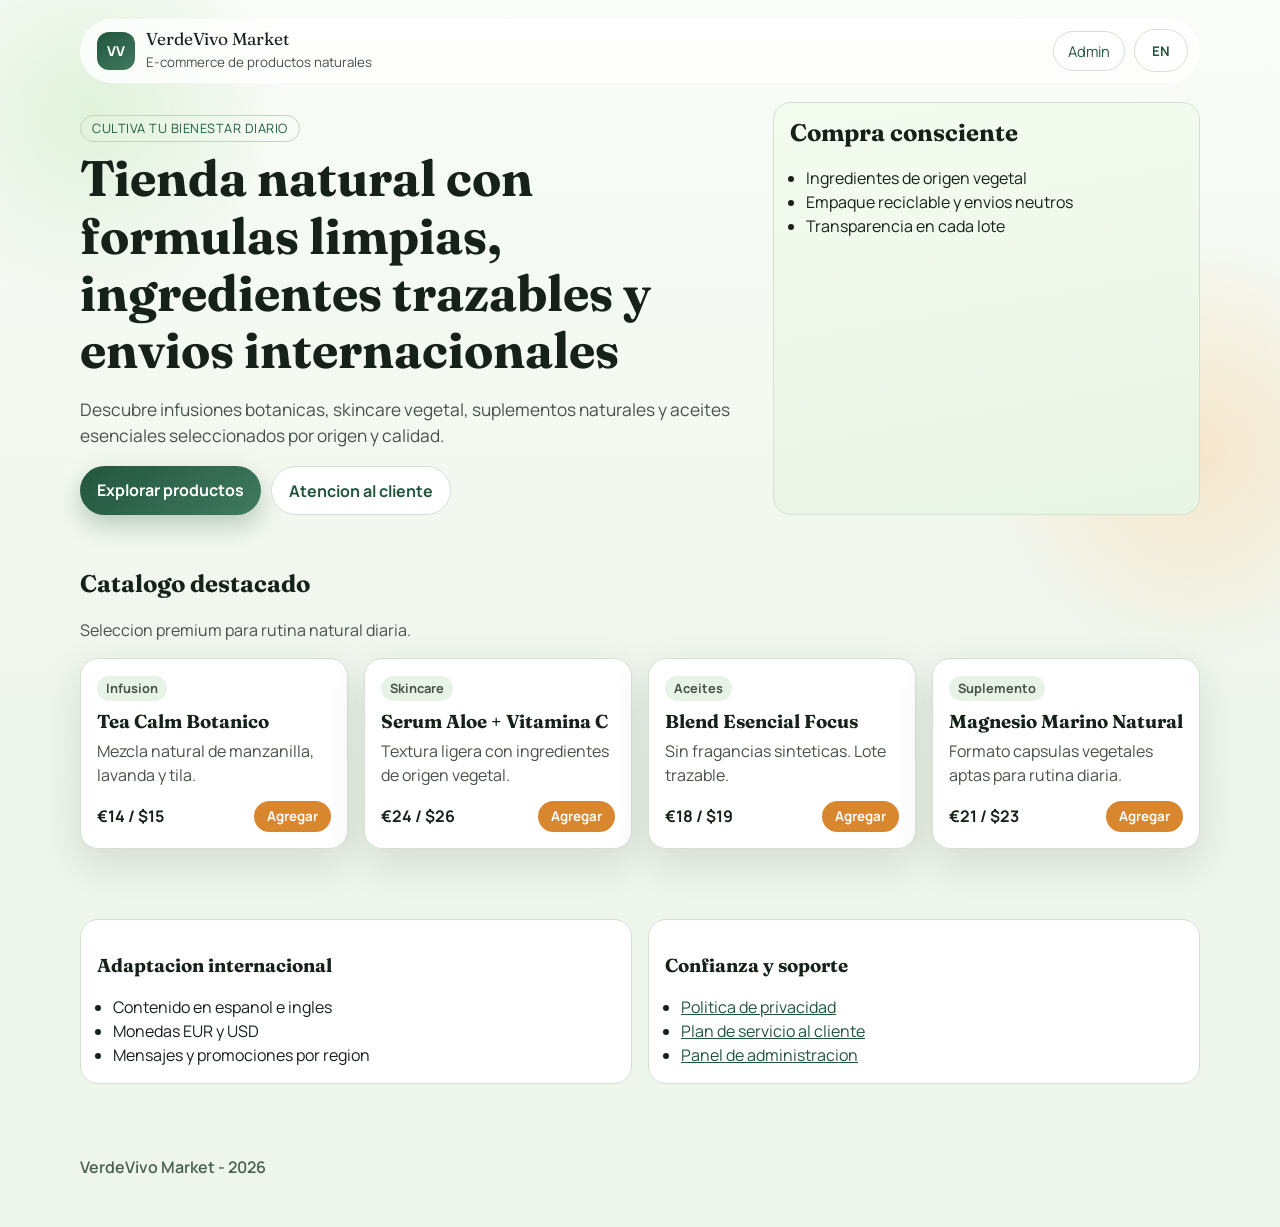
==== index.html @ bbbab945 "feat: redesign natural ecommerce site for delivery" ====
﻿<!doctype html>
<html lang="es">
<head>
  <meta charset="UTF-8" />
  <meta name="viewport" content="width=device-width, initial-scale=1.0" />
  <title>VerdeVivo Market | E-commerce Natural</title>
  <link rel="preconnect" href="https://fonts.googleapis.com">
  <link rel="preconnect" href="https://fonts.gstatic.com" crossorigin>
  <link href="https://fonts.googleapis.com/css2?family=Fraunces:opsz,wght@9..144,500;9..144,700&family=Manrope:wght@400;500;700;800&display=swap" rel="stylesheet">
  <link rel="stylesheet" href="styles.css" />
</head>
<body>
  <div class="bg-orb orb-1"></div>
  <div class="bg-orb orb-2"></div>

  <header class="hero container reveal">
    <nav class="topbar">
      <div class="brand-wrap">
        <span class="brand-mark">VV</span>
        <div>
          <p class="brand" data-es="VerdeVivo Market" data-en="VerdeVivo Market">VerdeVivo Market</p>
          <small data-es="E-commerce de productos naturales" data-en="Natural products e-commerce">E-commerce de productos naturales</small>
        </div>
      </div>
      <div class="top-actions">
        <a class="pill-link" href="admin.html">Admin</a>
        <button id="langToggle" class="btn ghost" aria-label="Cambiar idioma">EN</button>
      </div>
    </nav>

    <section class="hero-grid">
      <div>
        <p class="kicker" data-es="Cultiva tu bienestar diario" data-en="Cultivate your daily well-being">Cultiva tu bienestar diario</p>
        <h1 data-es="Tienda natural con formulas limpias, ingredientes trazables y envios internacionales" data-en="Natural store with clean formulas, traceable ingredients and international shipping">Tienda natural con formulas limpias, ingredientes trazables y envios internacionales</h1>
        <p class="lead" data-es="Descubre infusiones botanicas, skincare vegetal, suplementos naturales y aceites esenciales seleccionados por origen y calidad." data-en="Discover botanical infusions, plant-based skincare, natural supplements and essential oils selected by origin and quality.">Descubre infusiones botanicas, skincare vegetal, suplementos naturales y aceites esenciales seleccionados por origen y calidad.</p>
        <div class="hero-actions">
          <a class="btn" href="#catalogo" data-es="Explorar productos" data-en="Explore products">Explorar productos</a>
          <a class="btn ghost" href="customer-service.html" data-es="Atencion al cliente" data-en="Customer care">Atencion al cliente</a>
        </div>
      </div>

      <aside class="hero-panel reveal">
        <h2 data-es="Compra consciente" data-en="Mindful shopping">Compra consciente</h2>
        <ul>
          <li data-es="Ingredientes de origen vegetal" data-en="Plant-origin ingredients">Ingredientes de origen vegetal</li>
          <li data-es="Empaque reciclable y envios neutros" data-en="Recyclable packaging and neutral shipping">Empaque reciclable y envios neutros</li>
          <li data-es="Transparencia en cada lote" data-en="Transparency in every batch">Transparencia en cada lote</li>
        </ul>
      </aside>
    </section>
  </header>

  <main>
    <section id="catalogo" class="container section reveal">
      <div class="section-head">
        <h2 data-es="Catalogo destacado" data-en="Featured catalog">Catalogo destacado</h2>
        <p data-es="Seleccion premium para rutina natural diaria." data-en="Premium selection for a daily natural routine.">Seleccion premium para rutina natural diaria.</p>
      </div>

      <div class="product-grid">
        <article class="product-card reveal">
          <p class="tag" data-es="Infusion" data-en="Infusion">Infusion</p>
          <h3 data-es="Tea Calm Botanico" data-en="Tea Calm Botanical">Tea Calm Botanico</h3>
          <p data-es="Mezcla natural de manzanilla, lavanda y tila." data-en="Natural blend of chamomile, lavender and linden.">Mezcla natural de manzanilla, lavanda y tila.</p>
          <div class="product-foot">
            <strong>€14 / $15</strong>
            <button class="mini-btn" data-es="Agregar" data-en="Add">Agregar</button>
          </div>
        </article>

        <article class="product-card reveal">
          <p class="tag" data-es="Skincare" data-en="Skincare">Skincare</p>
          <h3 data-es="Serum Aloe + Vitamina C" data-en="Aloe + Vitamin C Serum">Serum Aloe + Vitamina C</h3>
          <p data-es="Textura ligera con ingredientes de origen vegetal." data-en="Light texture with plant-origin ingredients.">Textura ligera con ingredientes de origen vegetal.</p>
          <div class="product-foot">
            <strong>€24 / $26</strong>
            <button class="mini-btn" data-es="Agregar" data-en="Add">Agregar</button>
          </div>
        </article>

        <article class="product-card reveal">
          <p class="tag" data-es="Aceites" data-en="Oils">Aceites</p>
          <h3 data-es="Blend Esencial Focus" data-en="Essential Focus Blend">Blend Esencial Focus</h3>
          <p data-es="Sin fragancias sinteticas. Lote trazable." data-en="No synthetic fragrances. Traceable batch.">Sin fragancias sinteticas. Lote trazable.</p>
          <div class="product-foot">
            <strong>€18 / $19</strong>
            <button class="mini-btn" data-es="Agregar" data-en="Add">Agregar</button>
          </div>
        </article>

        <article class="product-card reveal">
          <p class="tag" data-es="Suplemento" data-en="Supplement">Suplemento</p>
          <h3 data-es="Magnesio Marino Natural" data-en="Natural Marine Magnesium">Magnesio Marino Natural</h3>
          <p data-es="Formato capsulas vegetales aptas para rutina diaria." data-en="Plant-capsule format suitable for daily routine.">Formato capsulas vegetales aptas para rutina diaria.</p>
          <div class="product-foot">
            <strong>€21 / $23</strong>
            <button class="mini-btn" data-es="Agregar" data-en="Add">Agregar</button>
          </div>
        </article>
      </div>
    </section>

    <section class="container section info-grid reveal">
      <article class="info-card">
        <h3 data-es="Adaptacion internacional" data-en="International adaptation">Adaptacion internacional</h3>
        <ul>
          <li data-es="Contenido en espanol e ingles" data-en="Spanish and English content">Contenido en espanol e ingles</li>
          <li data-es="Monedas EUR y USD" data-en="EUR and USD currencies">Monedas EUR y USD</li>
          <li data-es="Mensajes y promociones por region" data-en="Regional messaging and offers">Mensajes y promociones por region</li>
        </ul>
      </article>

      <article class="info-card">
        <h3 data-es="Confianza y soporte" data-en="Trust and support">Confianza y soporte</h3>
        <ul>
          <li><a href="privacy.html" data-es="Politica de privacidad" data-en="Privacy policy">Politica de privacidad</a></li>
          <li><a href="customer-service.html" data-es="Plan de servicio al cliente" data-en="Customer service plan">Plan de servicio al cliente</a></li>
          <li><a href="admin.html" data-es="Panel de administracion" data-en="Admin dashboard">Panel de administracion</a></li>
        </ul>
      </article>
    </section>
  </main>

  <footer class="container footer">
    <p>VerdeVivo Market - 2026</p>
  </footer>

  <script src="script.js"></script>
</body>
</html>
---- styles.css ----
﻿:root {
  --bg: #eef5eb;
  --bg-soft: #f8fbf7;
  --ink: #16211a;
  --ink-soft: #465247;
  --line: #d3dfd0;
  --primary: #23553e;
  --primary-2: #3f7a5f;
  --accent: #d8872f;
  --paper: #ffffff;
  --radius: 18px;
  --shadow: 0 14px 40px rgba(27, 49, 35, 0.12);
}

* {
  box-sizing: border-box;
}

html,
body {
  margin: 0;
  padding: 0;
}

body {
  font-family: "Manrope", "Segoe UI", sans-serif;
  color: var(--ink);
  background: linear-gradient(180deg, #f9fcf8 0%, var(--bg) 65%);
  line-height: 1.5;
  overflow-x: hidden;
}

h1,
h2,
h3,
.brand {
  font-family: "Fraunces", Georgia, serif;
  line-height: 1.15;
}

a {
  color: var(--primary);
}

.container {
  width: min(1120px, 92vw);
  margin: 0 auto;
}

.bg-orb {
  position: fixed;
  z-index: -1;
  border-radius: 999px;
  filter: blur(4px);
  opacity: 0.7;
}

.orb-1 {
  width: 380px;
  height: 380px;
  background: radial-gradient(circle, #d6eecf, transparent 70%);
  top: -80px;
  left: -100px;
}

.orb-2 {
  width: 420px;
  height: 420px;
  background: radial-gradient(circle, #f7ddb9, transparent 70%);
  right: -120px;
  top: 240px;
}

.hero {
  padding-top: 1.2rem;
}

.topbar {
  display: flex;
  justify-content: space-between;
  align-items: center;
  gap: 1rem;
  background: rgba(255, 255, 255, 0.78);
  border: 1px solid rgba(255, 255, 255, 0.6);
  backdrop-filter: blur(8px);
  border-radius: 999px;
  padding: 0.55rem 0.7rem 0.55rem 1rem;
  position: sticky;
  top: 0.8rem;
  z-index: 10;
}

.brand-wrap {
  display: flex;
  align-items: center;
  gap: 0.7rem;
}

.brand-mark {
  display: grid;
  place-items: center;
  width: 38px;
  height: 38px;
  border-radius: 12px;
  background: linear-gradient(145deg, var(--primary), var(--primary-2));
  color: #fff;
  font-weight: 800;
  font-size: 0.85rem;
}

.brand {
  margin: 0;
  font-size: 1.08rem;
}

.brand-wrap small {
  color: var(--ink-soft);
}

.top-actions {
  display: flex;
  gap: 0.55rem;
  align-items: center;
}

.pill-link {
  text-decoration: none;
  padding: 0.48rem 0.9rem;
  border-radius: 999px;
  border: 1px solid var(--line);
  background: #fff;
  font-size: 0.92rem;
}

.hero-grid {
  margin-top: 1.2rem;
  display: grid;
  grid-template-columns: 1.35fr 0.85fr;
  gap: 1rem;
  align-items: stretch;
}

.kicker {
  display: inline-flex;
  margin-bottom: 0.5rem;
  border: 1px solid #bfd6bb;
  color: #1f5f41;
  border-radius: 999px;
  padding: 0.2rem 0.7rem;
  font-size: 0.8rem;
  letter-spacing: 0.5px;
  text-transform: uppercase;
}

h1 {
  margin: 0;
  font-size: clamp(2rem, 3.9vw, 3.35rem);
}

.lead {
  font-size: 1.08rem;
  color: var(--ink-soft);
  max-width: 68ch;
}

.hero-actions {
  display: flex;
  gap: 0.65rem;
  flex-wrap: wrap;
  margin-top: 1rem;
}

.btn,
.mini-btn {
  border: 0;
  border-radius: 999px;
  font-family: inherit;
  cursor: pointer;
  text-decoration: none;
  transition: transform 0.2s ease, box-shadow 0.2s ease, background 0.2s ease;
}

.btn {
  display: inline-block;
  padding: 0.72rem 1.05rem;
  font-weight: 700;
  background: linear-gradient(140deg, var(--primary), var(--primary-2));
  color: #fff;
  box-shadow: 0 10px 24px rgba(32, 87, 61, 0.28);
}

.btn:hover,
.mini-btn:hover {
  transform: translateY(-1px);
}

.btn.ghost {
  background: #fff;
  color: var(--primary);
  border: 1px solid var(--line);
  box-shadow: none;
}

.hero-panel {
  background: linear-gradient(170deg, #f4fcf0, #e8f4e4);
  border: 1px solid #cfe2cc;
  border-radius: var(--radius);
  padding: 1rem;
}

.hero-panel h2 {
  margin-top: 0;
}

.hero-panel ul {
  margin: 0;
  padding-left: 1rem;
}

.section {
  padding: 2.2rem 0;
}

.section-head p {
  margin-top: 0.3rem;
  color: var(--ink-soft);
}

.product-grid {
  display: grid;
  gap: 1rem;
  grid-template-columns: repeat(auto-fit, minmax(215px, 1fr));
}

.product-card {
  background: var(--paper);
  border: 1px solid var(--line);
  border-radius: var(--radius);
  padding: 1rem;
  box-shadow: var(--shadow);
}

.tag {
  display: inline-flex;
  padding: 0.2rem 0.55rem;
  border-radius: 999px;
  font-size: 0.8rem;
  font-weight: 700;
  background: #e7f3e6;
  color: #215e42;
}

.product-card h3 {
  margin: 0.6rem 0 0.4rem;
}

.product-card p {
  margin: 0;
  color: var(--ink-soft);
}

.product-foot {
  margin-top: 0.9rem;
  display: flex;
  justify-content: space-between;
  align-items: center;
}

.mini-btn {
  padding: 0.4rem 0.8rem;
  background: var(--accent);
  color: #fff;
  font-weight: 700;
}

.info-grid {
  display: grid;
  gap: 1rem;
  grid-template-columns: repeat(auto-fit, minmax(280px, 1fr));
}

.info-card {
  background: #fff;
  border: 1px solid var(--line);
  border-radius: var(--radius);
  padding: 1rem;
}

.info-card ul {
  margin: 0;
  padding-left: 1rem;
}

.footer {
  padding: 1.2rem 0 2rem;
  color: #47604f;
  font-weight: 600;
}

.page-card {
  background: rgba(255, 255, 255, 0.85);
  border: 1px solid var(--line);
  border-radius: var(--radius);
  box-shadow: var(--shadow);
  padding: 1.2rem;
  margin-top: 1.2rem;
}

.panel {
  width: min(980px, 92vw);
  margin: 1.2rem auto 2.2rem;
}

.table {
  width: 100%;
  border-collapse: collapse;
  background: #fff;
  border-radius: 14px;
  overflow: hidden;
}

.table th,
.table td {
  border: 1px solid #dce8da;
  text-align: left;
  padding: 0.65rem;
}

.notice {
  background: #fff7ec;
  border-left: 4px solid var(--accent);
  border-radius: 8px;
  padding: 0.8rem;
  margin-top: 0.95rem;
}

.reveal {
  opacity: 0;
  transform: translateY(10px);
  transition: opacity 0.5s ease, transform 0.5s ease;
}

.reveal.in-view {
  opacity: 1;
  transform: translateY(0);
}

@media (max-width: 860px) {
  .hero-grid {
    grid-template-columns: 1fr;
  }

  .topbar {
    border-radius: 16px;
    align-items: flex-start;
    flex-direction: column;
  }

  .top-actions {
    width: 100%;
    justify-content: flex-end;
  }
}
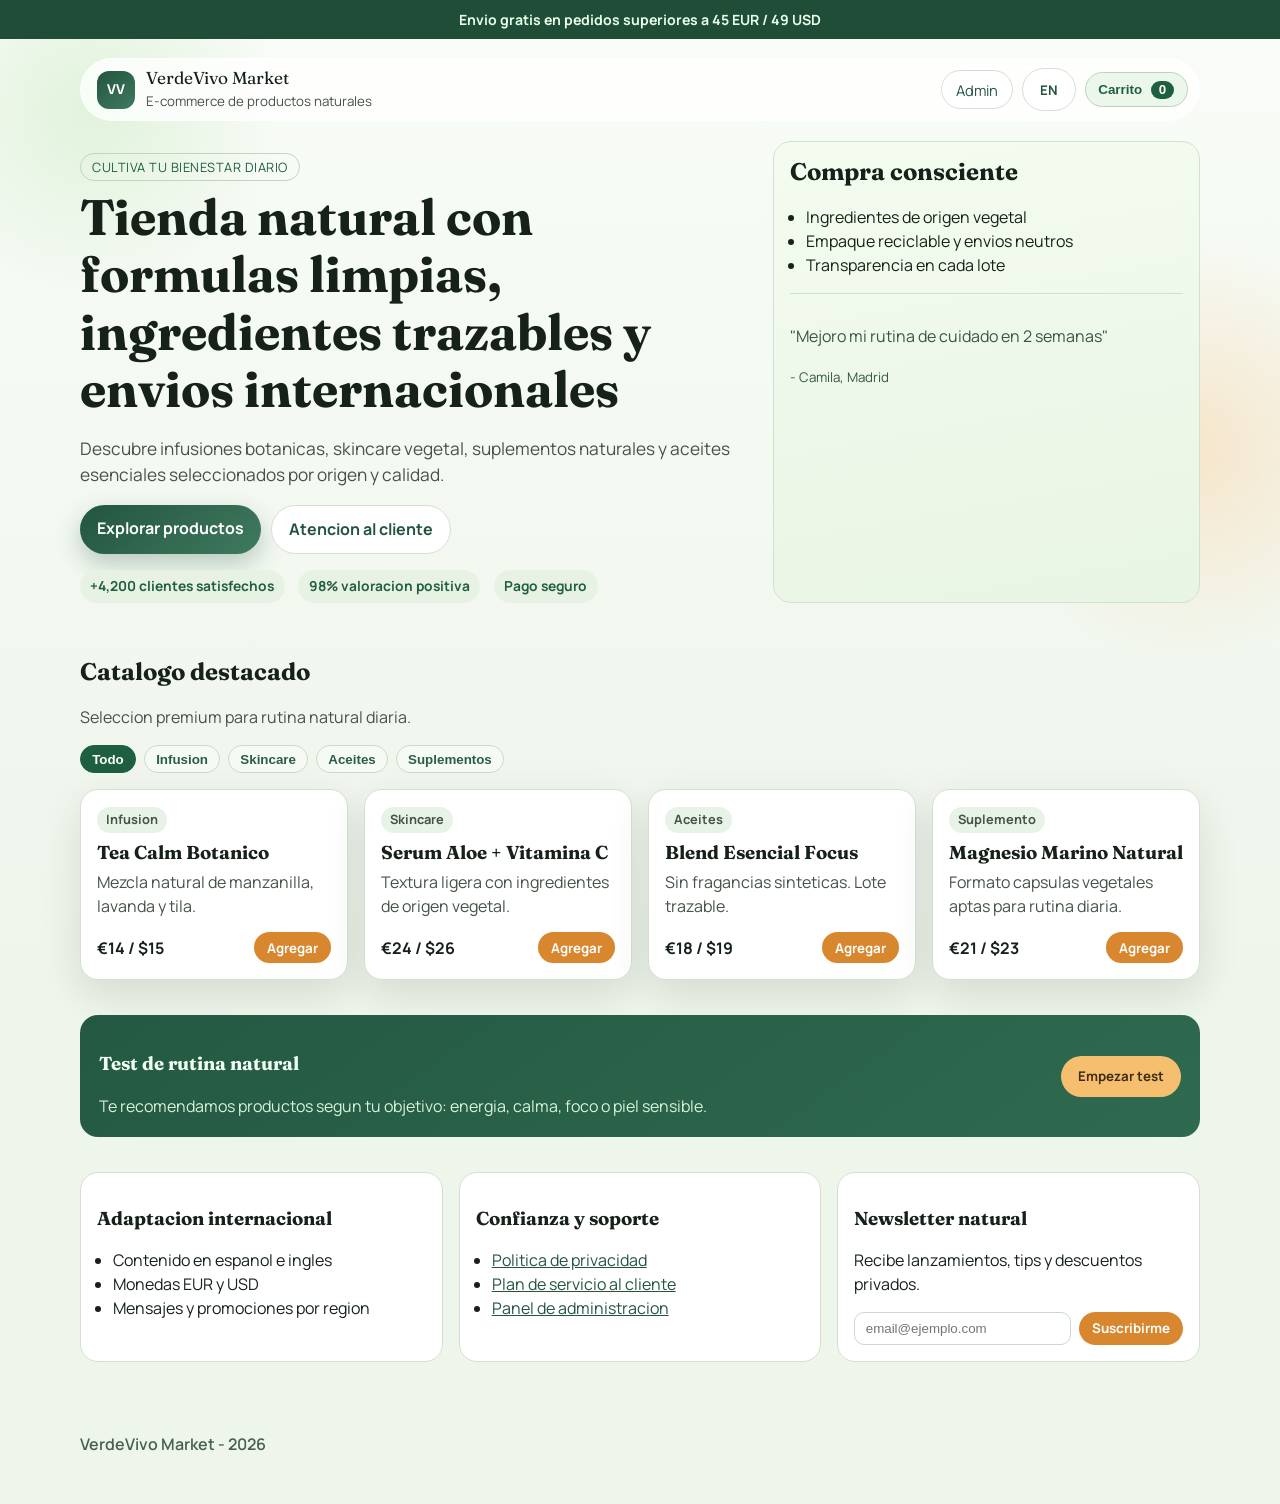
==== commit 6d9045a0: "feat: enhance ecommerce UI with filters, cart drawer and conversion sections" ====
--- a/index.html
+++ b/index.html
@@ -13,6 +13,8 @@
   <div class="bg-orb orb-1"></div>
   <div class="bg-orb orb-2"></div>
 
+  <p class="promo-bar" data-es="Envio gratis en pedidos superiores a 45 EUR / 49 USD" data-en="Free shipping on orders over 45 EUR / 49 USD">Envio gratis en pedidos superiores a 45 EUR / 49 USD</p>
+
   <header class="hero container reveal">
     <nav class="topbar">
       <div class="brand-wrap">
@@ -25,6 +27,10 @@
       <div class="top-actions">
         <a class="pill-link" href="admin.html">Admin</a>
         <button id="langToggle" class="btn ghost" aria-label="Cambiar idioma">EN</button>
+        <button id="cartBtn" class="cart-btn" aria-label="Abrir carrito">
+          <span data-es="Carrito" data-en="Cart">Carrito</span>
+          <strong id="cartCount">0</strong>
+        </button>
       </div>
     </nav>
 
@@ -37,6 +43,11 @@
           <a class="btn" href="#catalogo" data-es="Explorar productos" data-en="Explore products">Explorar productos</a>
           <a class="btn ghost" href="customer-service.html" data-es="Atencion al cliente" data-en="Customer care">Atencion al cliente</a>
         </div>
+        <div class="proof-strip">
+          <span data-es="+4,200 clientes satisfechos" data-en="+4,200 happy customers">+4,200 clientes satisfechos</span>
+          <span data-es="98% valoracion positiva" data-en="98% positive rating">98% valoracion positiva</span>
+          <span data-es="Pago seguro" data-en="Secure checkout">Pago seguro</span>
+        </div>
       </div>
 
       <aside class="hero-panel reveal">
@@ -46,6 +57,10 @@
           <li data-es="Empaque reciclable y envios neutros" data-en="Recyclable packaging and neutral shipping">Empaque reciclable y envios neutros</li>
           <li data-es="Transparencia en cada lote" data-en="Transparency in every batch">Transparencia en cada lote</li>
         </ul>
+        <div class="mini-reviews">
+          <p>"<span data-es="Mejoro mi rutina de cuidado en 2 semanas" data-en="Improved my skincare routine in 2 weeks">Mejoro mi rutina de cuidado en 2 semanas</span>"</p>
+          <small>- Camila, Madrid</small>
+        </div>
       </aside>
     </section>
   </header>
@@ -57,47 +72,63 @@
         <p data-es="Seleccion premium para rutina natural diaria." data-en="Premium selection for a daily natural routine.">Seleccion premium para rutina natural diaria.</p>
       </div>
 
-      <div class="product-grid">
-        <article class="product-card reveal">
-          <p class="tag" data-es="Infusion" data-en="Infusion">Infusion</p>
+      <div class="filters" id="filters">
+        <button class="filter-chip active" data-filter="all" data-es="Todo" data-en="All">Todo</button>
+        <button class="filter-chip" data-filter="infusion">Infusion</button>
+        <button class="filter-chip" data-filter="skincare">Skincare</button>
+        <button class="filter-chip" data-filter="oils">Aceites</button>
+        <button class="filter-chip" data-filter="supplement">Suplementos</button>
+      </div>
+
+      <div class="product-grid" id="productGrid">
+        <article class="product-card reveal" data-category="infusion">
+          <p class="tag">Infusion</p>
           <h3 data-es="Tea Calm Botanico" data-en="Tea Calm Botanical">Tea Calm Botanico</h3>
           <p data-es="Mezcla natural de manzanilla, lavanda y tila." data-en="Natural blend of chamomile, lavender and linden.">Mezcla natural de manzanilla, lavanda y tila.</p>
           <div class="product-foot">
             <strong>€14 / $15</strong>
-            <button class="mini-btn" data-es="Agregar" data-en="Add">Agregar</button>
+            <button class="mini-btn add-cart" data-name="Tea Calm Botanico">Agregar</button>
           </div>
         </article>
 
-        <article class="product-card reveal">
-          <p class="tag" data-es="Skincare" data-en="Skincare">Skincare</p>
+        <article class="product-card reveal" data-category="skincare">
+          <p class="tag">Skincare</p>
           <h3 data-es="Serum Aloe + Vitamina C" data-en="Aloe + Vitamin C Serum">Serum Aloe + Vitamina C</h3>
           <p data-es="Textura ligera con ingredientes de origen vegetal." data-en="Light texture with plant-origin ingredients.">Textura ligera con ingredientes de origen vegetal.</p>
           <div class="product-foot">
             <strong>€24 / $26</strong>
-            <button class="mini-btn" data-es="Agregar" data-en="Add">Agregar</button>
+            <button class="mini-btn add-cart" data-name="Serum Aloe + Vitamina C">Agregar</button>
           </div>
         </article>
 
-        <article class="product-card reveal">
-          <p class="tag" data-es="Aceites" data-en="Oils">Aceites</p>
+        <article class="product-card reveal" data-category="oils">
+          <p class="tag">Aceites</p>
           <h3 data-es="Blend Esencial Focus" data-en="Essential Focus Blend">Blend Esencial Focus</h3>
           <p data-es="Sin fragancias sinteticas. Lote trazable." data-en="No synthetic fragrances. Traceable batch.">Sin fragancias sinteticas. Lote trazable.</p>
           <div class="product-foot">
             <strong>€18 / $19</strong>
-            <button class="mini-btn" data-es="Agregar" data-en="Add">Agregar</button>
+            <button class="mini-btn add-cart" data-name="Blend Esencial Focus">Agregar</button>
           </div>
         </article>
 
-        <article class="product-card reveal">
-          <p class="tag" data-es="Suplemento" data-en="Supplement">Suplemento</p>
+        <article class="product-card reveal" data-category="supplement">
+          <p class="tag">Suplemento</p>
           <h3 data-es="Magnesio Marino Natural" data-en="Natural Marine Magnesium">Magnesio Marino Natural</h3>
           <p data-es="Formato capsulas vegetales aptas para rutina diaria." data-en="Plant-capsule format suitable for daily routine.">Formato capsulas vegetales aptas para rutina diaria.</p>
           <div class="product-foot">
             <strong>€21 / $23</strong>
-            <button class="mini-btn" data-es="Agregar" data-en="Add">Agregar</button>
+            <button class="mini-btn add-cart" data-name="Magnesio Marino Natural">Agregar</button>
           </div>
         </article>
       </div>
+    </section>
+
+    <section class="container section feature-band reveal">
+      <article>
+        <h3 data-es="Test de rutina natural" data-en="Natural routine quiz">Test de rutina natural</h3>
+        <p data-es="Te recomendamos productos segun tu objetivo: energia, calma, foco o piel sensible." data-en="Get product recommendations by goal: energy, calm, focus or sensitive skin.">Te recomendamos productos segun tu objetivo: energia, calma, foco o piel sensible.</p>
+      </article>
+      <button class="btn" data-es="Empezar test" data-en="Start quiz">Empezar test</button>
     </section>
 
     <section class="container section info-grid reveal">
@@ -118,8 +149,26 @@
           <li><a href="admin.html" data-es="Panel de administracion" data-en="Admin dashboard">Panel de administracion</a></li>
         </ul>
       </article>
+
+      <article class="info-card newsletter">
+        <h3 data-es="Newsletter natural" data-en="Natural newsletter">Newsletter natural</h3>
+        <p data-es="Recibe lanzamientos, tips y descuentos privados." data-en="Get launches, tips and private discounts.">Recibe lanzamientos, tips y descuentos privados.</p>
+        <form>
+          <input type="email" placeholder="email@ejemplo.com" />
+          <button class="mini-btn" type="button" data-es="Suscribirme" data-en="Subscribe">Suscribirme</button>
+        </form>
+      </article>
     </section>
   </main>
+
+  <aside id="cartDrawer" class="cart-drawer" aria-hidden="true">
+    <div class="cart-head">
+      <h3 data-es="Tu carrito" data-en="Your cart">Tu carrito</h3>
+      <button id="closeCart" class="pill-link" type="button">X</button>
+    </div>
+    <ul id="cartItems"></ul>
+    <p id="cartEmpty" data-es="Aun no has agregado productos." data-en="You have not added products yet.">Aun no has agregado productos.</p>
+  </aside>
 
   <footer class="container footer">
     <p>VerdeVivo Market - 2026</p>
--- a/styles.css
+++ b/styles.css
@@ -12,15 +12,8 @@
   --shadow: 0 14px 40px rgba(27, 49, 35, 0.12);
 }
 
-* {
-  box-sizing: border-box;
-}
-
-html,
-body {
-  margin: 0;
-  padding: 0;
-}
+* { box-sizing: border-box; }
+html, body { margin: 0; padding: 0; }
 
 body {
   font-family: "Manrope", "Segoe UI", sans-serif;
@@ -30,50 +23,26 @@
   overflow-x: hidden;
 }
 
-h1,
-h2,
-h3,
-.brand {
-  font-family: "Fraunces", Georgia, serif;
-  line-height: 1.15;
-}
-
-a {
-  color: var(--primary);
-}
-
-.container {
-  width: min(1120px, 92vw);
-  margin: 0 auto;
-}
-
-.bg-orb {
-  position: fixed;
-  z-index: -1;
-  border-radius: 999px;
-  filter: blur(4px);
-  opacity: 0.7;
-}
-
-.orb-1 {
-  width: 380px;
-  height: 380px;
-  background: radial-gradient(circle, #d6eecf, transparent 70%);
-  top: -80px;
-  left: -100px;
-}
-
-.orb-2 {
-  width: 420px;
-  height: 420px;
-  background: radial-gradient(circle, #f7ddb9, transparent 70%);
-  right: -120px;
-  top: 240px;
-}
-
-.hero {
-  padding-top: 1.2rem;
-}
+h1, h2, h3, .brand { font-family: "Fraunces", Georgia, serif; line-height: 1.15; }
+a { color: var(--primary); }
+
+.container { width: min(1120px, 92vw); margin: 0 auto; }
+
+.promo-bar {
+  margin: 0;
+  text-align: center;
+  padding: 0.55rem;
+  background: #1f4d38;
+  color: #e9ffe9;
+  font-weight: 700;
+  font-size: 0.88rem;
+}
+
+.bg-orb { position: fixed; z-index: -1; border-radius: 999px; filter: blur(4px); opacity: 0.7; }
+.orb-1 { width: 380px; height: 380px; background: radial-gradient(circle, #d6eecf, transparent 70%); top: -80px; left: -100px; }
+.orb-2 { width: 420px; height: 420px; background: radial-gradient(circle, #f7ddb9, transparent 70%); right: -120px; top: 240px; }
+
+.hero { padding-top: 1.2rem; }
 
 .topbar {
   display: flex;
@@ -90,12 +59,7 @@
   z-index: 10;
 }
 
-.brand-wrap {
-  display: flex;
-  align-items: center;
-  gap: 0.7rem;
-}
-
+.brand-wrap { display: flex; align-items: center; gap: 0.7rem; }
 .brand-mark {
   display: grid;
   place-items: center;
@@ -107,21 +71,9 @@
   font-weight: 800;
   font-size: 0.85rem;
 }
-
-.brand {
-  margin: 0;
-  font-size: 1.08rem;
-}
-
-.brand-wrap small {
-  color: var(--ink-soft);
-}
-
-.top-actions {
-  display: flex;
-  gap: 0.55rem;
-  align-items: center;
-}
+.brand { margin: 0; font-size: 1.08rem; }
+.brand-wrap small { color: var(--ink-soft); }
+.top-actions { display: flex; gap: 0.55rem; align-items: center; }
 
 .pill-link {
   text-decoration: none;
@@ -130,6 +82,28 @@
   border: 1px solid var(--line);
   background: #fff;
   font-size: 0.92rem;
+}
+
+.cart-btn {
+  display: inline-flex;
+  align-items: center;
+  gap: 0.55rem;
+  border-radius: 999px;
+  border: 1px solid #bbd2bb;
+  background: #ebf7eb;
+  color: #1f5f41;
+  padding: 0.45rem 0.8rem;
+  font-weight: 800;
+  cursor: pointer;
+}
+
+.cart-btn strong {
+  background: #1f5f41;
+  color: #fff;
+  border-radius: 999px;
+  min-width: 1.45rem;
+  text-align: center;
+  padding: 0.1rem 0.35rem;
 }
 
 .hero-grid {
@@ -152,26 +126,27 @@
   text-transform: uppercase;
 }
 
-h1 {
-  margin: 0;
-  font-size: clamp(2rem, 3.9vw, 3.35rem);
-}
-
-.lead {
-  font-size: 1.08rem;
-  color: var(--ink-soft);
-  max-width: 68ch;
-}
-
-.hero-actions {
-  display: flex;
-  gap: 0.65rem;
+h1 { margin: 0; font-size: clamp(2rem, 3.9vw, 3.35rem); }
+.lead { font-size: 1.08rem; color: var(--ink-soft); max-width: 68ch; }
+.hero-actions { display: flex; gap: 0.65rem; flex-wrap: wrap; margin-top: 1rem; }
+
+.proof-strip {
+  margin-top: 1rem;
+  display: flex;
+  gap: 0.85rem;
   flex-wrap: wrap;
-  margin-top: 1rem;
-}
-
-.btn,
-.mini-btn {
+}
+
+.proof-strip span {
+  padding: 0.38rem 0.65rem;
+  border-radius: 999px;
+  background: #e7f2e5;
+  color: #215e42;
+  font-weight: 700;
+  font-size: 0.86rem;
+}
+
+.btn, .mini-btn {
   border: 0;
   border-radius: 999px;
   font-family: inherit;
@@ -189,10 +164,7 @@
   box-shadow: 0 10px 24px rgba(32, 87, 61, 0.28);
 }
 
-.btn:hover,
-.mini-btn:hover {
-  transform: translateY(-1px);
-}
+.btn:hover, .mini-btn:hover { transform: translateY(-1px); }
 
 .btn.ghost {
   background: #fff;
@@ -208,22 +180,40 @@
   padding: 1rem;
 }
 
-.hero-panel h2 {
-  margin-top: 0;
-}
-
-.hero-panel ul {
-  margin: 0;
-  padding-left: 1rem;
-}
-
-.section {
-  padding: 2.2rem 0;
-}
-
-.section-head p {
-  margin-top: 0.3rem;
-  color: var(--ink-soft);
+.hero-panel h2 { margin-top: 0; }
+.hero-panel ul { margin: 0; padding-left: 1rem; }
+
+.mini-reviews {
+  margin-top: 1rem;
+  padding-top: 0.9rem;
+  border-top: 1px solid #cfe2cc;
+  color: #365741;
+}
+
+.section { padding: 2.2rem 0; }
+.section-head p { margin-top: 0.3rem; color: var(--ink-soft); }
+
+.filters {
+  display: flex;
+  gap: 0.5rem;
+  flex-wrap: wrap;
+  margin: 1rem 0;
+}
+
+.filter-chip {
+  border: 1px solid #c9dbc8;
+  background: #f5fbf4;
+  color: #2b5d45;
+  padding: 0.34rem 0.7rem;
+  border-radius: 999px;
+  font-weight: 700;
+  cursor: pointer;
+}
+
+.filter-chip.active {
+  background: #1f5f41;
+  color: #fff;
+  border-color: #1f5f41;
 }
 
 .product-grid {
@@ -239,6 +229,8 @@
   padding: 1rem;
   box-shadow: var(--shadow);
 }
+
+.product-card.hidden { display: none; }
 
 .tag {
   display: inline-flex;
@@ -250,14 +242,8 @@
   color: #215e42;
 }
 
-.product-card h3 {
-  margin: 0.6rem 0 0.4rem;
-}
-
-.product-card p {
-  margin: 0;
-  color: var(--ink-soft);
-}
+.product-card h3 { margin: 0.6rem 0 0.4rem; }
+.product-card p { margin: 0; color: var(--ink-soft); }
 
 .product-foot {
   margin-top: 0.9rem;
@@ -273,6 +259,20 @@
   font-weight: 700;
 }
 
+.feature-band {
+  background: linear-gradient(145deg, #245842, #2e6a50);
+  border-radius: var(--radius);
+  color: #effff0;
+  padding: 1.2rem;
+  display: flex;
+  justify-content: space-between;
+  gap: 1rem;
+  align-items: center;
+}
+
+.feature-band p { margin: 0.4rem 0 0; color: #d8f3da; }
+.feature-band .btn { background: #f5bf6f; color: #3f2c12; box-shadow: none; }
+
 .info-grid {
   display: grid;
   gap: 1rem;
@@ -286,16 +286,22 @@
   padding: 1rem;
 }
 
-.info-card ul {
-  margin: 0;
-  padding-left: 1rem;
-}
-
-.footer {
-  padding: 1.2rem 0 2rem;
-  color: #47604f;
-  font-weight: 600;
-}
+.info-card ul { margin: 0; padding-left: 1rem; }
+
+.newsletter form {
+  display: flex;
+  gap: 0.5rem;
+  margin-top: 0.7rem;
+}
+
+.newsletter input {
+  flex: 1;
+  padding: 0.5rem 0.65rem;
+  border-radius: 10px;
+  border: 1px solid #c9dbc8;
+}
+
+.footer { padding: 1.2rem 0 2rem; color: #47604f; font-weight: 600; }
 
 .page-card {
   background: rgba(255, 255, 255, 0.85);
@@ -306,25 +312,9 @@
   margin-top: 1.2rem;
 }
 
-.panel {
-  width: min(980px, 92vw);
-  margin: 1.2rem auto 2.2rem;
-}
-
-.table {
-  width: 100%;
-  border-collapse: collapse;
-  background: #fff;
-  border-radius: 14px;
-  overflow: hidden;
-}
-
-.table th,
-.table td {
-  border: 1px solid #dce8da;
-  text-align: left;
-  padding: 0.65rem;
-}
+.panel { width: min(980px, 92vw); margin: 1.2rem auto 2.2rem; }
+.table { width: 100%; border-collapse: collapse; background: #fff; border-radius: 14px; overflow: hidden; }
+.table th, .table td { border: 1px solid #dce8da; text-align: left; padding: 0.65rem; }
 
 .notice {
   background: #fff7ec;
@@ -334,30 +324,58 @@
   margin-top: 0.95rem;
 }
 
+.cart-drawer {
+  position: fixed;
+  top: 1rem;
+  right: 1rem;
+  width: min(340px, 92vw);
+  background: #fff;
+  border: 1px solid #ceddcc;
+  border-radius: 16px;
+  box-shadow: var(--shadow);
+  padding: 0.85rem;
+  transform: translateY(-12px);
+  opacity: 0;
+  pointer-events: none;
+  transition: 0.25s ease;
+}
+
+.cart-drawer.open {
+  opacity: 1;
+  transform: translateY(0);
+  pointer-events: auto;
+}
+
+.cart-head {
+  display: flex;
+  justify-content: space-between;
+  align-items: center;
+}
+
+.cart-drawer ul {
+  list-style: none;
+  padding: 0;
+  margin: 0.6rem 0;
+  max-height: 220px;
+  overflow: auto;
+}
+
+.cart-drawer li {
+  padding: 0.45rem 0;
+  border-bottom: 1px solid #edf4ed;
+}
+
 .reveal {
   opacity: 0;
   transform: translateY(10px);
   transition: opacity 0.5s ease, transform 0.5s ease;
 }
 
-.reveal.in-view {
-  opacity: 1;
-  transform: translateY(0);
-}
+.reveal.in-view { opacity: 1; transform: translateY(0); }
 
 @media (max-width: 860px) {
-  .hero-grid {
-    grid-template-columns: 1fr;
-  }
-
-  .topbar {
-    border-radius: 16px;
-    align-items: flex-start;
-    flex-direction: column;
-  }
-
-  .top-actions {
-    width: 100%;
-    justify-content: flex-end;
-  }
-}
+  .hero-grid { grid-template-columns: 1fr; }
+  .topbar { border-radius: 16px; align-items: flex-start; flex-direction: column; }
+  .top-actions { width: 100%; justify-content: flex-end; flex-wrap: wrap; }
+  .feature-band { flex-direction: column; align-items: flex-start; }
+}
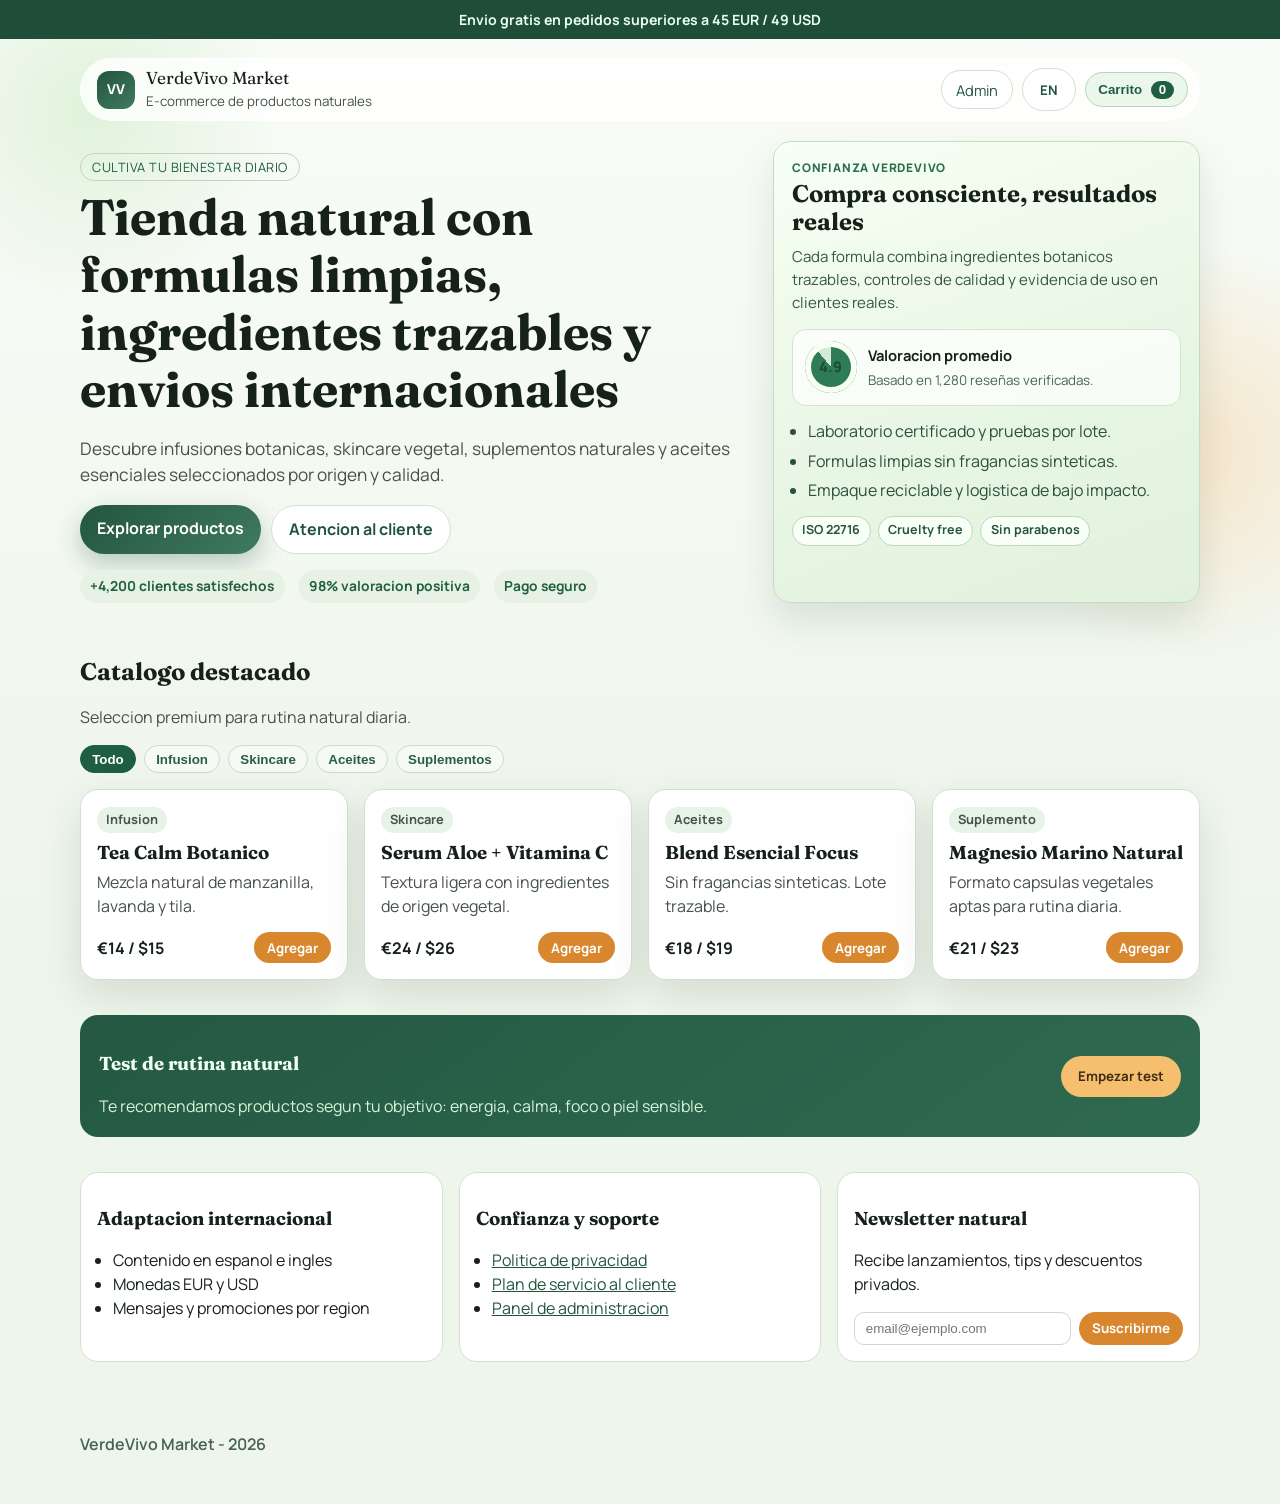
==== commit 7b890456: "feat: redesign mindful shopping card with premium trust module" ====
--- a/index.html
+++ b/index.html
@@ -51,15 +51,27 @@
       </div>
 
       <aside class="hero-panel reveal">
-        <h2 data-es="Compra consciente" data-en="Mindful shopping">Compra consciente</h2>
-        <ul>
-          <li data-es="Ingredientes de origen vegetal" data-en="Plant-origin ingredients">Ingredientes de origen vegetal</li>
-          <li data-es="Empaque reciclable y envios neutros" data-en="Recyclable packaging and neutral shipping">Empaque reciclable y envios neutros</li>
-          <li data-es="Transparencia en cada lote" data-en="Transparency in every batch">Transparencia en cada lote</li>
+        <div class="hero-panel-head">
+          <p class="panel-eyebrow" data-es="Confianza VerdeVivo" data-en="VerdeVivo trust">Confianza VerdeVivo</p>
+          <h2 data-es="Compra consciente, resultados reales" data-en="Mindful shopping, real results">Compra consciente, resultados reales</h2>
+        </div>
+        <p class="panel-lead" data-es="Cada formula combina ingredientes botanicos trazables, controles de calidad y evidencia de uso en clientes reales." data-en="Every formula combines traceable botanical ingredients, quality controls, and real customer usage evidence.">Cada formula combina ingredientes botanicos trazables, controles de calidad y evidencia de uso en clientes reales.</p>
+        <div class="trust-score">
+          <div class="score-ring">4.9</div>
+          <div>
+            <strong data-es="Valoracion promedio" data-en="Average rating">Valoracion promedio</strong>
+            <p data-es="Basado en 1,280 reseñas verificadas." data-en="Based on 1,280 verified reviews.">Basado en 1,280 reseñas verificadas.</p>
+          </div>
+        </div>
+        <ul class="trust-list">
+          <li data-es="Laboratorio certificado y pruebas por lote." data-en="Certified lab and batch testing.">Laboratorio certificado y pruebas por lote.</li>
+          <li data-es="Formulas limpias sin fragancias sinteticas." data-en="Clean formulas with no synthetic fragrances.">Formulas limpias sin fragancias sinteticas.</li>
+          <li data-es="Empaque reciclable y logistica de bajo impacto." data-en="Recyclable packaging and low-impact logistics.">Empaque reciclable y logistica de bajo impacto.</li>
         </ul>
-        <div class="mini-reviews">
-          <p>"<span data-es="Mejoro mi rutina de cuidado en 2 semanas" data-en="Improved my skincare routine in 2 weeks">Mejoro mi rutina de cuidado en 2 semanas</span>"</p>
-          <small>- Camila, Madrid</small>
+        <div class="trust-chips">
+          <span>ISO 22716</span>
+          <span data-es="Cruelty free" data-en="Cruelty free">Cruelty free</span>
+          <span data-es="Sin parabenos" data-en="Paraben free">Sin parabenos</span>
         </div>
       </aside>
     </section>
--- a/styles.css
+++ b/styles.css
@@ -174,20 +174,95 @@
 }
 
 .hero-panel {
-  background: linear-gradient(170deg, #f4fcf0, #e8f4e4);
-  border: 1px solid #cfe2cc;
+  background: linear-gradient(160deg, #f7fff4 0%, #e7f5e3 62%, #e2f0de 100%);
+  border: 1px solid #c4dcc1;
   border-radius: var(--radius);
-  padding: 1rem;
-}
-
-.hero-panel h2 { margin-top: 0; }
-.hero-panel ul { margin: 0; padding-left: 1rem; }
-
-.mini-reviews {
-  margin-top: 1rem;
-  padding-top: 0.9rem;
-  border-top: 1px solid #cfe2cc;
-  color: #365741;
+  padding: 1.1rem;
+  box-shadow: 0 18px 36px rgba(27, 67, 44, 0.12);
+}
+
+.hero-panel-head h2 {
+  margin: 0.2rem 0 0;
+  font-size: clamp(1.15rem, 2vw, 1.5rem);
+}
+
+.panel-eyebrow {
+  margin: 0;
+  color: #2f6d4e;
+  text-transform: uppercase;
+  letter-spacing: 0.8px;
+  font-size: 0.74rem;
+  font-weight: 800;
+}
+
+.panel-lead {
+  margin: 0.7rem 0 0.9rem;
+  color: #355645;
+  font-size: 0.94rem;
+}
+
+.trust-score {
+  display: flex;
+  align-items: center;
+  gap: 0.7rem;
+  padding: 0.72rem;
+  border-radius: 14px;
+  background: rgba(255, 255, 255, 0.72);
+  border: 1px solid #d2e6d0;
+}
+
+.score-ring {
+  width: 52px;
+  height: 52px;
+  border-radius: 999px;
+  display: grid;
+  place-items: center;
+  font-weight: 800;
+  color: #194d36;
+  background: conic-gradient(#2e7b57 0 320deg, #d4ead5 320deg 360deg);
+  box-shadow: inset 0 0 0 6px #f7fff5;
+}
+
+.score-ring {
+  font-size: 0.9rem;
+}
+
+.trust-score strong {
+  display: block;
+  font-size: 0.92rem;
+}
+
+.trust-score p {
+  margin: 0.2rem 0 0;
+  color: #4b6657;
+  font-size: 0.84rem;
+}
+
+.trust-list {
+  margin: 0.85rem 0 0;
+  padding-left: 1rem;
+  color: #2c4f3d;
+}
+
+.trust-list li + li {
+  margin-top: 0.35rem;
+}
+
+.trust-chips {
+  margin-top: 0.85rem;
+  display: flex;
+  gap: 0.45rem;
+  flex-wrap: wrap;
+}
+
+.trust-chips span {
+  padding: 0.28rem 0.58rem;
+  border-radius: 999px;
+  border: 1px solid #bfd8bc;
+  background: #f8fff7;
+  color: #27553f;
+  font-size: 0.78rem;
+  font-weight: 700;
 }
 
 .section { padding: 2.2rem 0; }
@@ -379,3 +454,245 @@
   .top-actions { width: 100%; justify-content: flex-end; flex-wrap: wrap; }
   .feature-band { flex-direction: column; align-items: flex-start; }
 }
+
+/* Admin dashboard */
+.admin-shell {
+  padding: 1.5rem 0 2.5rem;
+}
+
+.admin-header {
+  display: flex;
+  justify-content: space-between;
+  gap: 1rem;
+  align-items: flex-end;
+  margin-bottom: 1rem;
+}
+
+.admin-kicker {
+  margin: 0;
+  font-size: 0.78rem;
+  text-transform: uppercase;
+  letter-spacing: 1px;
+  color: #2e7050;
+  font-weight: 700;
+}
+
+.admin-sub {
+  margin: 0.4rem 0 0;
+  color: var(--ink-soft);
+}
+
+.admin-actions {
+  display: flex;
+  gap: 0.6rem;
+  flex-wrap: wrap;
+}
+
+.admin-layout {
+  display: grid;
+  grid-template-columns: 230px 1fr;
+  gap: 1rem;
+}
+
+.admin-card {
+  background: rgba(255, 255, 255, 0.9);
+  border: 1px solid #d6e3d3;
+  border-radius: var(--radius);
+  box-shadow: var(--shadow);
+  padding: 1rem;
+}
+
+.admin-sidebar h2 {
+  margin-top: 0;
+}
+
+.admin-sidebar nav {
+  display: grid;
+  gap: 0.4rem;
+}
+
+.menu-item {
+  text-decoration: none;
+  border: 1px solid #d7e4d5;
+  border-radius: 12px;
+  padding: 0.5rem 0.65rem;
+  font-weight: 700;
+  color: #285a42;
+  background: #f9fdf8;
+}
+
+.menu-item.active {
+  background: #215c42;
+  color: #fff;
+  border-color: #215c42;
+}
+
+.notice.compact {
+  margin-top: 0.8rem;
+  font-size: 0.86rem;
+}
+
+.admin-main {
+  display: grid;
+  gap: 1rem;
+}
+
+.kpi-grid {
+  display: grid;
+  grid-template-columns: repeat(4, minmax(0, 1fr));
+  gap: 0.8rem;
+}
+
+.kpi p {
+  margin: 0;
+  color: var(--ink-soft);
+  font-size: 0.9rem;
+}
+
+.kpi strong {
+  display: block;
+  font-size: 1.7rem;
+  margin-top: 0.25rem;
+}
+
+.trend {
+  display: inline-flex;
+  margin-top: 0.35rem;
+  border-radius: 999px;
+  padding: 0.2rem 0.55rem;
+  font-size: 0.8rem;
+  font-weight: 700;
+}
+
+.trend.up {
+  color: #1e6b46;
+  background: #e2f4e5;
+}
+
+.trend.down {
+  color: #996018;
+  background: #fff3df;
+}
+
+.admin-panels {
+  display: grid;
+  grid-template-columns: 1fr 1fr;
+  gap: 1rem;
+}
+
+.admin-panels .wide {
+  grid-column: 1 / -1;
+}
+
+.card-head {
+  display: flex;
+  justify-content: space-between;
+  align-items: center;
+  gap: 1rem;
+  margin-bottom: 0.7rem;
+}
+
+.card-head h2 {
+  margin: 0;
+  font-size: 1.25rem;
+}
+
+.status {
+  display: inline-flex;
+  padding: 0.2rem 0.6rem;
+  border-radius: 999px;
+  font-size: 0.75rem;
+  font-weight: 800;
+}
+
+.status.preparing {
+  background: #fff3df;
+  color: #8a5a1f;
+}
+
+.status.shipped {
+  background: #e6f4ff;
+  color: #20527f;
+}
+
+.status.delivered {
+  background: #e3f6ea;
+  color: #205f3a;
+}
+
+.stack-list,
+.timeline,
+.stock-list {
+  list-style: none;
+  margin: 0;
+  padding: 0;
+}
+
+.stack-list li,
+.timeline li {
+  border-bottom: 1px solid #ebf3e9;
+  padding: 0.6rem 0;
+}
+
+.stack-list li:last-child,
+.timeline li:last-child {
+  border-bottom: 0;
+}
+
+.stack-list span {
+  display: block;
+  color: var(--ink-soft);
+  font-size: 0.86rem;
+}
+
+.stock-list li {
+  margin-bottom: 0.75rem;
+}
+
+.stock-list strong {
+  display: block;
+}
+
+.stock-list span {
+  color: var(--ink-soft);
+  font-size: 0.86rem;
+}
+
+.stock-bar {
+  height: 8px;
+  border-radius: 999px;
+  background: #ebf2e9;
+  margin-top: 0.35rem;
+}
+
+.stock-bar span {
+  display: block;
+  height: 100%;
+  border-radius: 999px;
+  background: linear-gradient(90deg, #d8872f, #c75e34);
+}
+
+@media (max-width: 1040px) {
+  .kpi-grid {
+    grid-template-columns: repeat(2, minmax(0, 1fr));
+  }
+
+  .admin-layout {
+    grid-template-columns: 1fr;
+  }
+
+  .admin-panels {
+    grid-template-columns: 1fr;
+  }
+}
+
+@media (max-width: 620px) {
+  .admin-header {
+    flex-direction: column;
+    align-items: flex-start;
+  }
+
+  .kpi-grid {
+    grid-template-columns: 1fr;
+  }
+}
